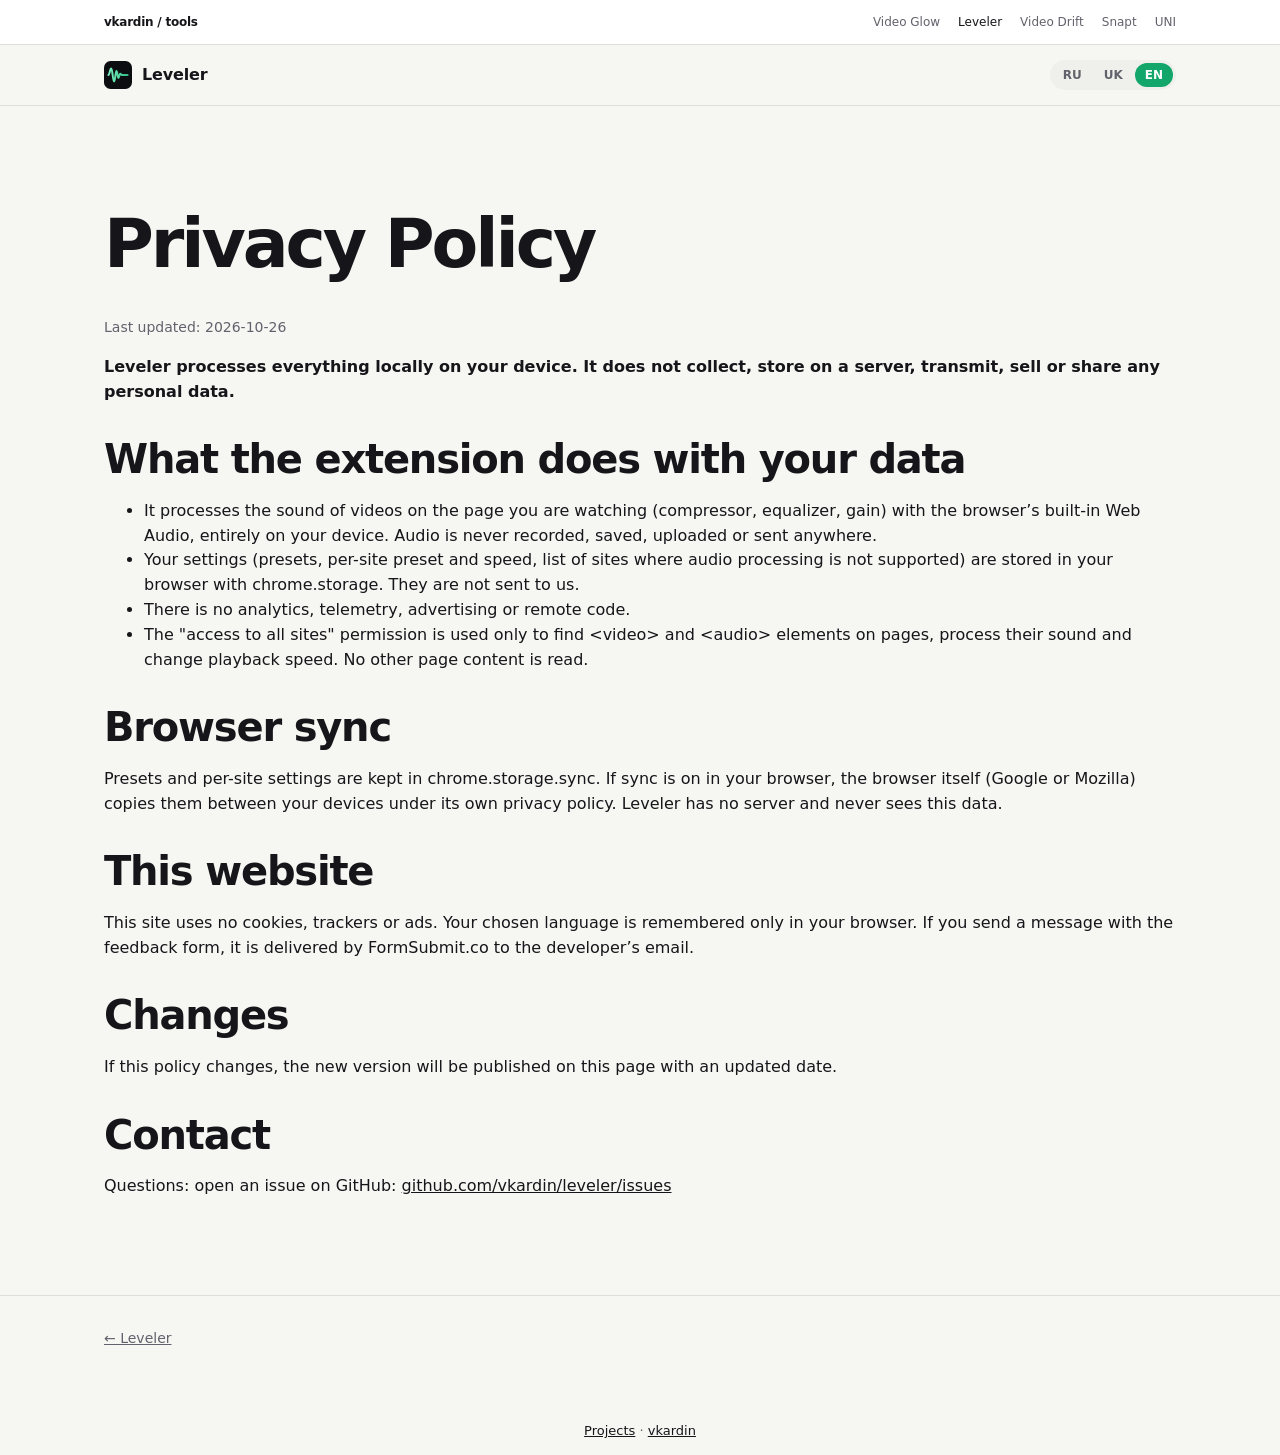
==== docs/privacy.html @ cf7127b8 "Unify project websites and documentation" ====
<!doctype html>
<html lang="ru">
<head>
  <meta charset="utf-8">
  <meta name="viewport" content="width=device-width, initial-scale=1">
  <title>Leveler — Privacy Policy</title>
  <link rel="icon" href="img/icon32.png">
  <link rel="icon" href="img/logo.svg" type="image/svg+xml">
  <link rel="stylesheet" href="style.css?v=4">
<link rel="stylesheet" href="family.css?v=1">
</head>
<body data-family="leveler" style="--family-accent:#63ddb0">
<a class="family-skip" href="#family-content" data-family-word="skip">Перейти к содержимому</a><nav class="family-nav" aria-label="vkardin projects"><div class="family-nav-inner"><a class="family-brand" href="https://github.com/vkardin">vkardin / tools</a><div class="family-nav-links"><a href="https://vkardin.github.io/video-glow/">Video Glow</a><a href="https://vkardin.github.io/leveler/" aria-current="page">Leveler</a><a href="https://vkardin.github.io/video-drift/">Video Drift</a><a href="https://vkardin.github.io/snapt/">Snapt</a><a href="https://vkardin.github.io/uni-homebot/">UNI</a></div></div></nav>
  <header class="top">
    <div class="wrap">
      <a class="brand" href="./"><img src="img/logo.svg" alt="">Leveler</a>
      <div class="langs" role="group" aria-label="Language">
        <button type="button" data-lang="ru">RU</button>
        <button type="button" data-lang="uk">UK</button>
        <button type="button" data-lang="en">EN</button>
      </div>
    </div>
  </header>
  <main id="family-content" tabindex="-1" class="wrap doc">
    <h1 data-i18n="p_h"></h1>
    <p class="muted-date" data-i18n="p_date"></p>
    <p><b data-i18n="p_sum"></b></p>
    <h2 data-i18n="p_h1"></h2>
    <ul>
      <li data-i18n="p_l1"></li>
      <li data-i18n="p_l2"></li>
      <li data-i18n="p_l3"></li>
      <li data-i18n="p_l4"></li>
    </ul>
    <h2 data-i18n="p_h2"></h2>
    <p data-i18n="p_sync"></p>
    <h2 data-i18n="p_h3"></h2>
    <p data-i18n="p_site"></p>
    <h2 data-i18n="p_h4"></h2>
    <p data-i18n="p_changes"></p>
    <h2 data-i18n="p_h5"></h2>
    <p><span data-i18n="p_contact"></span> <a href="https://github.com/vkardin/leveler/issues">github.com/vkardin/leveler/issues</a></p>
  </main>
  <footer class="foot"><div class="wrap"><a href="./" data-i18n="p_back"></a></div></footer>
  <script>
    window.PAGE_T = {
      en: { title: 'Leveler — Privacy Policy', p_h: 'Privacy Policy', p_date: 'Last updated: 2026-10-26', p_back: '← Leveler',
        p_sum: 'Leveler processes everything locally on your device. It does not collect, store on a server, transmit, sell or share any personal data.',
        p_h1: 'What the extension does with your data',
        p_l1: 'It processes the sound of videos on the page you are watching (compressor, equalizer, gain) with the browser’s built-in Web Audio, entirely on your device. Audio is never recorded, saved, uploaded or sent anywhere.',
        p_l2: 'Your settings (presets, per-site preset and speed, list of sites where audio processing is not supported) are stored in your browser with chrome.storage. They are not sent to us.',
        p_l3: 'There is no analytics, telemetry, advertising or remote code.',
        p_l4: 'The "access to all sites" permission is used only to find <video> and <audio> elements on pages, process their sound and change playback speed. No other page content is read.',
        p_h2: 'Browser sync',
        p_sync: 'Presets and per-site settings are kept in chrome.storage.sync. If sync is on in your browser, the browser itself (Google or Mozilla) copies them between your devices under its own privacy policy. Leveler has no server and never sees this data.',
        p_h3: 'This website', p_site: 'This site uses no cookies, trackers or ads. Your chosen language is remembered only in your browser. If you send a message with the feedback form, it is delivered by FormSubmit.co to the developer’s email.',
        p_h4: 'Changes', p_changes: 'If this policy changes, the new version will be published on this page with an updated date.',
        p_h5: 'Contact', p_contact: 'Questions: open an issue on GitHub:' },
      ru: { title: 'Leveler — политика конфиденциальности', p_h: 'Политика конфиденциальности', p_date: 'Обновлено: 26.10.2026', p_back: '← Leveler',
        p_sum: 'Leveler обрабатывает всё локально на вашем устройстве. Он не собирает, не хранит на сервере, не передаёт, не продаёт и никому не отдаёт персональные данные.',
        p_h1: 'Что расширение делает с данными',
        p_l1: 'Обрабатывает звук видео на странице, которую вы смотрите (компрессор, эквалайзер, усиление), встроенным в браузер Web Audio, полностью на вашем устройстве. Звук не записывается, не сохраняется и никуда не отправляется.',
        p_l2: 'Настройки (пресеты, пресет и скорость для сайтов, список сайтов, где обработка звука не поддерживается) хранятся в вашем браузере через chrome.storage. Нам они не передаются.',
        p_l3: 'Нет аналитики, телеметрии, рекламы и загружаемого кода.',
        p_l4: 'Доступ «ко всем сайтам» нужен только чтобы найти на странице элементы <video> и <audio>, обработать их звук и менять скорость. Другое содержимое страниц не читается.',
        p_h2: 'Синхронизация браузера',
        p_sync: 'Пресеты и настройки сайтов хранятся в chrome.storage.sync. Если в браузере включена синхронизация, сам браузер (Google или Mozilla) переносит их между вашими устройствами по своей политике конфиденциальности. У Leveler нет сервера, и эти данные он не видит.',
        p_h3: 'Этот сайт', p_site: 'Сайт не использует cookies, счётчики и рекламу. Выбранный язык запоминается только в вашем браузере. Если вы отправите сообщение через форму обратной связи, его доставит сервис FormSubmit.co на почту разработчика.',
        p_h4: 'Изменения', p_changes: 'Если политика изменится, новая версия появится на этой странице с новой датой.',
        p_h5: 'Связь', p_contact: 'Вопросы можно задать в разделе Issues на GitHub:' },
      uk: { title: 'Leveler — політика конфіденційності', p_h: 'Політика конфіденційності', p_date: 'Оновлено: 26.10.2026', p_back: '← Leveler',
        p_sum: 'Leveler обробляє все локально на вашому пристрої. Він не збирає, не зберігає на сервері, не передає, не продає й нікому не віддає персональні дані.',
        p_h1: 'Що розширення робить із даними',
        p_l1: 'Обробляє звук відео на сторінці, яку ви дивитеся (компресор, еквалайзер, підсилення), вбудованим у браузер Web Audio, повністю на вашому пристрої. Звук не записується, не зберігається й нікуди не надсилається.',
        p_l2: 'Налаштування (пресети, пресет і швидкість для сайтів, список сайтів, де обробка звуку не підтримується) зберігаються у вашому браузері через chrome.storage. Нам вони не передаються.',
        p_l3: 'Немає аналітики, телеметрії, реклами й завантажуваного коду.',
        p_l4: 'Доступ «до всіх сайтів» потрібен лише щоб знайти на сторінці елементи <video> і <audio>, обробити їхній звук і змінювати швидкість. Інший вміст сторінок не читається.',
        p_h2: 'Синхронізація браузера',
        p_sync: 'Пресети й налаштування сайтів зберігаються в chrome.storage.sync. Якщо в браузері ввімкнена синхронізація, сам браузер (Google або Mozilla) переносить їх між вашими пристроями за своєю політикою конфіденційності. Leveler не має сервера й цих даних не бачить.',
        p_h3: 'Цей сайт', p_site: 'Сайт не використовує cookies, лічильники й рекламу. Вибрана мова запам’ятовується лише у вашому браузері. Якщо ви надішлете повідомлення через форму зворотного зв’язку, його доставить сервіс FormSubmit.co на пошту розробника.',
        p_h4: 'Зміни', p_changes: 'Якщо політика зміниться, нова версія з’явиться на цій сторінці з новою датою.',
        p_h5: 'Зв’язок', p_contact: 'Питання можна поставити в розділі Issues на GitHub:' }
    };
  </script>
  <script src="app.js?v=4"></script>
<p class="family-credit" style="text-align:center"><a href="index.html#more" data-family-word="nav">Проекты</a> · <a href="https://github.com/vkardin">vkardin</a></p><script src="family.js?v=1"></script>
</body>
</html>
---- docs/style.css ----
:root {
  --bg: #0a0a0b; --card: #131315; --line: #222225;
  --text: #f3f2ef; --text-2: #d7d6d2; --muted: #8b8a90;
  --field: #1d1d20; --accent: #3ddc97; --on-accent: #06140d; --warn: #f2c66d; --topbar: rgba(10,10,11,.82); --hover-line: #3a3a3f;
  --r: 16px;
  --font: "Inter", "SF Pro Text", "Segoe UI Variable Text", "Segoe UI", system-ui, -apple-system, Roboto, sans-serif;
  color-scheme: light dark;
}
* { box-sizing: border-box; }
html { scroll-behavior: smooth; }
body { margin: 0; background: var(--bg); color: var(--text); font: 16px/1.55 var(--font); -webkit-font-smoothing: antialiased; }
a { color: inherit; }
img { max-width: 100%; height: auto; display: block; }
.wrap { max-width: 1120px; margin: 0 auto; padding: 0 20px; }

/* Шапка */
.top { position: sticky; top: 0; z-index: 10; background: var(--topbar); backdrop-filter: blur(12px); border-bottom: 1px solid var(--line); }
.top .wrap { display: flex; align-items: center; gap: 16px; height: 60px; }
.brand { display: flex; align-items: center; gap: 10px; font-weight: 650; text-decoration: none; letter-spacing: -.01em; }
.brand img { width: 28px; height: 28px; }
.nav { display: flex; gap: 20px; margin-left: auto; font-size: 14px; }
.nav a { color: var(--muted); text-decoration: none; }
.nav a:hover { color: var(--text); }
.langs { display: flex; gap: 2px; background: var(--field); border-radius: 999px; padding: 3px; }
.langs button { border: 0; background: none; color: var(--muted); font: 600 12px var(--font); padding: 5px 10px; border-radius: 999px; cursor: pointer; }
.langs button[aria-pressed="true"] { background: var(--accent); color: var(--on-accent); }

/* Кнопки */
.btn { display: inline-flex; align-items: center; gap: 8px; padding: 12px 20px; border-radius: 999px; font: 600 15px var(--font); text-decoration: none; border: 1px solid var(--line); background: var(--card); color: var(--text); cursor: pointer; }
.btn:hover { background: var(--field); }
.btn.primary { background: var(--accent); color: var(--on-accent); border-color: var(--accent); }
.btn.primary:hover { filter: brightness(1.08); background: var(--accent); }
.btn svg { width: 18px; height: 18px; }

/* Первый экран */
.hero { padding: 72px 0 40px; text-align: center; }
.hero h1 { font-size: clamp(34px, 6vw, 60px); line-height: 1.05; letter-spacing: -.03em; margin: 0 auto 18px; max-width: 14ch; }
.hero p.lead { color: var(--text-2); font-size: clamp(17px, 2.2vw, 20px); max-width: 40ch; margin: 0 auto 30px; }
.cta { display: flex; flex-wrap: wrap; justify-content: center; gap: 10px; }
.free { color: var(--muted); font-size: 13px; margin-top: 14px; }

/* Секции */
section.block { padding: 72px 0; border-top: 1px solid var(--line); }
h2 { font-size: clamp(26px, 4vw, 38px); letter-spacing: -.02em; margin: 0 0 10px; }
.sub { color: var(--muted); margin: 0 0 36px; max-width: 60ch; }

.feat { display: grid; grid-template-columns: 1fr 1fr; gap: 40px; align-items: center; margin-bottom: 64px; }
.feat:last-child { margin-bottom: 0; }
.feat:nth-child(even) .pic { order: 2; }
.feat .pic img { border-radius: 12px; border: 1px solid var(--line); }
.feat h3 { font-size: 24px; margin: 0 0 10px; letter-spacing: -.01em; }
.feat p { color: var(--text-2); margin: 0; }

.grid { display: grid; grid-template-columns: repeat(3, 1fr); gap: 14px; }
.tile { background: var(--card); border: 1px solid var(--line); border-radius: var(--r); padding: 20px; }
.tile b { display: block; margin-bottom: 6px; }
.tile span { color: var(--muted); font-size: 14px; }

.install { display: grid; grid-template-columns: 1fr 1fr; gap: 14px; }
.store { display: flex; align-items: center; gap: 16px; padding: 22px; text-decoration: none; }
.store svg { width: 40px; height: 40px; flex: none; }
.store b { display: block; font-size: 17px; }
.store span { color: var(--muted); font-size: 14px; }
.store:hover { border-color: var(--hover-line); }

/* Донаты */
.donate .tile { display: flex; flex-direction: column; gap: 14px; }
.wallets { display: grid; grid-template-columns: repeat(4, 1fr); gap: 14px; }
.coin { display: flex; align-items: center; gap: 10px; }
.coin i { width: 30px; height: 30px; border-radius: 50%; display: grid; place-items: center; font: 700 12px var(--font); font-style: normal; color: #fff; flex: none; }
.coin b { margin: 0; font-size: 15px; }
.coin small { display: block; color: var(--muted); font-size: 12px; }
.qr { background: #fff; border-radius: 12px; padding: 10px; }
.qr img { width: 100%; height: auto; image-rendering: pixelated; }
.addr { font: 12.5px/1.45 ui-monospace, "SF Mono", "Cascadia Mono", Menlo, Consolas, monospace; color: var(--text-2); word-break: break-all; background: var(--field); border-radius: 10px; padding: 9px 10px; user-select: all; }
.copy { width: 100%; justify-content: center; padding: 10px; font-size: 14px; }
.copy.done { background: var(--accent); color: var(--on-accent); border-color: var(--accent); }
.warn { color: var(--warn); font-size: 13px; margin: 18px 0 0; }
.thanks { color: var(--muted); font-size: 14px; margin-top: 8px; }

footer.foot { border-top: 1px solid var(--line); padding: 32px 0 48px; color: var(--muted); font-size: 14px; }
footer.foot .wrap { display: flex; flex-wrap: wrap; gap: 8px 24px; align-items: center; }
footer.foot a { color: var(--muted); }

/* Политика */
.doc { max-width: 720px; padding: 56px 20px 80px; }
.doc h1 { font-size: 34px; letter-spacing: -.02em; }
.doc p, .doc li { color: var(--text-2); }

@media (max-width: 960px) {
  .wallets { grid-template-columns: 1fr 1fr; }
  .grid { grid-template-columns: 1fr 1fr; }
}
@media (max-width: 680px) {
  .wrap { padding: 0 16px; }
  .nav { display: none; }
  .langs { margin-left: auto; }
  .feat, .install { grid-template-columns: 1fr; gap: 18px; }
  .feat:nth-child(even) .pic { order: 0; }
  .grid { grid-template-columns: 1fr; }
  .wallets { grid-template-columns: 1fr; }
  .qr { max-width: 220px; margin: 0 auto; }
  .hero { padding-top: 48px; }
  section.block { padding: 56px 0; }
}
.doc h2 { font-size: 20px; margin: 32px 0 8px; }
.doc .muted-date { color: var(--muted); font-size: 14px; margin-top: -8px; }
.doc a { color: var(--text); }
.brand + .langs { margin-left: auto; }
.hero.small { padding: 64px 0 8px; }
section.block.first { border-top: 0; padding-top: 32px; }
.store .emoji { font-size: 34px; line-height: 1; flex: none; }
.note { color: var(--muted); font-size: 14px; margin: 18px 0 0; }
.note a { color: var(--text); }
.faq { display: grid; gap: 10px; max-width: 820px; }
.faq details { background: var(--card); border: 1px solid var(--line); border-radius: var(--r); padding: 16px 20px; }
.faq summary { cursor: pointer; font-weight: 600; }
.faq p { color: var(--text-2); margin: 10px 0 0; }
.fb-cta { display: flex; align-items: center; justify-content: space-between; gap: 24px; flex-wrap: wrap; }
.fb-cta .sub { margin-bottom: 0; }
.fb-form { display: flex; flex-direction: column; gap: 16px; max-width: 720px; padding: 24px; }
.seg { display: inline-flex; gap: 2px; background: var(--field); border-radius: 999px; padding: 3px; align-self: flex-start; flex-wrap: wrap; }
.seg label { cursor: pointer; }
.seg input { position: absolute; opacity: 0; pointer-events: none; }
.seg span { display: block; padding: 7px 16px; border-radius: 999px; color: var(--muted); font-weight: 600; font-size: 14px; }
.seg input:checked + span { background: var(--accent); color: var(--on-accent); }
.seg input:focus-visible + span { outline: 2px solid var(--text); outline-offset: 2px; }
.fld { display: flex; flex-direction: column; gap: 6px; font-size: 14px; color: var(--text-2); }
.fld textarea, .fld input { font: 15px/1.5 var(--font); color: var(--text); background: var(--field); border: 1px solid var(--line); border-radius: 12px; padding: 12px 14px; resize: vertical; }
.fld textarea:focus, .fld input:focus { outline: none; border-color: var(--accent); }
.fb-form .btn { align-self: flex-start; }
.fb-form .btn:disabled { opacity: .6; cursor: default; }
.hp { position: absolute; left: -9999px; width: 1px; height: 1px; }
.fb-status { margin: 0; font-size: 14px; color: var(--muted); min-height: 1.4em; }
.fb-status.ok { color: #7ddc8a; }
.fb-status.err { color: var(--warn); }
.fb-grid { display: grid; grid-template-columns: minmax(0, 1.5fr) minmax(0, 1fr); gap: 24px; align-items: start; }
.fb-grid .fb-form { max-width: none; }
.fb-side { display: flex; flex-direction: column; gap: 12px; }
.fb-side h3 { margin: 4px 0 4px; font-size: 18px; color: var(--text-2); }
.fb-side .note { margin-top: 4px; }
.faq { max-width: none; }
@media (max-width: 860px) { .fb-grid { grid-template-columns: 1fr; } }
.fb-status:empty { display: none; }

/* Светлая тема по системным настройкам */
@media (prefers-color-scheme: light) {
  :root {
    --bg: #f6f6f3; --card: #ffffff; --line: #e3e2dd;
    --text: #141416; --text-2: #34343a; --muted: #6b6a70;
    --field: #ecebe7; --accent: #12a66a; --on-accent: #ffffff; --warn: #9a6400;
    --topbar: rgba(246,246,243,.85); --hover-line: #c9c8c2;
  }
  .fb-status.ok { color: #12a66a; }
}

/* Демонстрация до/после */
.demo { margin: 56px auto 0; max-width: 960px; display: grid; grid-template-columns: 1fr 1fr; gap: 14px; text-align: left; }
.demo .tile { padding: 16px 18px 14px; position: relative; overflow: hidden; }
.demo .tile.after { border-color: color-mix(in srgb, var(--accent) 45%, var(--line)); box-shadow: 0 0 60px -20px var(--accent); }
.demo-h { display: flex; justify-content: space-between; align-items: baseline; gap: 10px; margin-bottom: 10px; }
.demo-h b { margin: 0; }
.demo-h small { color: var(--muted); font-size: 13px; }
.demo canvas { display: block; width: 100%; height: 150px; }
.demo-legend { display: flex; gap: 18px; justify-content: center; color: var(--muted); font-size: 13px; margin-top: 12px; grid-column: 1 / -1; }
.demo-legend i { display: inline-block; width: 10px; height: 10px; border-radius: 3px; margin-right: 6px; vertical-align: -1px; }

/* Значки возможностей и шаги */
.ico { width: 38px; height: 38px; border-radius: 11px; display: grid; place-items: center; margin-bottom: 14px; background: color-mix(in srgb, var(--accent) 16%, transparent); color: var(--accent); }
.ico svg { width: 22px; height: 22px; }
.grid .tile b { font-size: 17px; }
.steps { display: grid; grid-template-columns: repeat(3, 1fr); gap: 14px; counter-reset: step; }
.steps .tile::before { counter-increment: step; content: counter(step); display: grid; place-items: center; width: 32px; height: 32px; border-radius: 50%; background: var(--accent); color: var(--on-accent); font-weight: 700; margin-bottom: 14px; }
.store-badge { font-size: 12px; color: var(--muted); }
@media (max-width: 680px) {
  .demo, .steps { grid-template-columns: 1fr; }
}

/* Ещё от автора (как на сайте Snapt) */
.apps { display: grid; grid-template-columns: repeat(2, 1fr); gap: 22px; }
@media (max-width: 820px) { .apps { grid-template-columns: 1fr; } }
.app { --a: #ff7a8a; --b: #a98bff; padding: 0; overflow: hidden; display: flex; flex-direction: column; transition: transform .15s, box-shadow .15s, border-color .15s; }
.app-snapt { --a: #8b5cf6; --b: #c084fc; }
.app-floatr { --a: #0d9488; --b: #2dd4bf; }
.app-uni { --a: #7aa7ff; --b: #d99a5b; }
.app:hover { transform: translateY(-3px); border-color: color-mix(in srgb, var(--a) 45%, var(--line)); box-shadow: 0 18px 44px color-mix(in srgb, var(--a) 18%, transparent); }
.app .shot { display: block; position: relative; background: #0b0b0d; border-bottom: 1px solid var(--line); }
.app .shot::after { content: ""; position: absolute; inset: auto 0 0; height: 3px; background: linear-gradient(90deg, var(--a), var(--b)); }
.app-video-glow .shot::after { background: linear-gradient(90deg, #ffb36b, #ff7a8a 45%, #a98bff 75%, #5fb4ff); }
.app .shot img { display: block; width: 100%; height: auto; aspect-ratio: 16 / 10; object-fit: cover; }
.app-body { padding: 22px 24px 24px; display: flex; flex-direction: column; flex: 1; }
.app header { display: flex; align-items: center; gap: 14px; }
.app header img { width: 52px; height: 52px; border-radius: 13px; flex: none; box-shadow: 0 6px 18px color-mix(in srgb, var(--a) 30%, transparent); }
.app header h3 { margin: 0; font-size: 21px; }
.app header span { color: var(--muted); font-size: 14px; }
.app p { margin: 14px 0 16px; color: var(--text-2); }
.chips { list-style: none; margin: 0 0 22px; padding: 0; display: flex; flex-wrap: wrap; gap: 8px; }
.chips li { font-size: 13px; font-weight: 600; padding: 4px 11px; border-radius: 999px; background: color-mix(in srgb, var(--a) 13%, transparent); color: color-mix(in srgb, var(--a) 70%, var(--text)); }
.app-links { margin-top: auto; display: flex; flex-wrap: wrap; gap: 10px; }
.btn-app { display: inline-flex; align-items: center; gap: 7px; padding: 9px 15px; border-radius: 10px; border: 1px solid var(--line); color: var(--text); text-decoration: none; font-weight: 600; font-size: 14px; }
.btn-app:hover { border-color: var(--a); }
.btn-app svg { width: 15px; height: 15px; }
.btn-app.primary { border-color: transparent; color: #0b0d10; background: linear-gradient(90deg, var(--a), var(--b)); }
.btn-app.primary:hover { filter: brightness(1.06); }
@media (prefers-reduced-motion: reduce) { .app { transition: none; } .app:hover { transform: none; } }
.btn-app span { color: inherit; font-size: inherit; }
---- docs/family.css ----
/* Shared presentation for the vkardin project family. */
:root{--family-bg:#0a0a0b;--family-card:#131315;--family-line:#27272c;--family-text:#f3f2ef;--family-muted:#a2a1aa;--family-field:#1c1c20}
@media(prefers-color-scheme:light){:root:not([data-theme=dark]){--family-bg:#f6f6f3;--family-card:#fff;--family-line:#dfdfda;--family-text:#16161a;--family-muted:#62626d;--family-field:#efefec}}
body[data-family]{--bg:var(--family-bg);--bg2:var(--family-field);--card:var(--family-card);--card2:var(--family-field);--line:var(--family-line);--text:var(--family-text);--text-2:var(--family-text);--muted:var(--family-muted);--dim:var(--family-muted);--field:var(--family-field);background:var(--family-bg);color:var(--family-text);font-family:Inter,system-ui,-apple-system,'Segoe UI',sans-serif;-webkit-font-smoothing:antialiased}
body[data-family] .wrap{max-width:1120px;margin-inline:auto;padding-inline:24px}
body[data-family] h1{font-size:clamp(38px,6.2vw,68px);line-height:1.06;letter-spacing:-.045em;text-wrap:balance}
body[data-family] h2{font-size:clamp(27px,3.4vw,40px);letter-spacing:-.03em;line-height:1.16;text-wrap:balance}
body[data-family] .hero{padding-block:76px 48px}
body[data-family] .top{background:var(--family-bg);border-bottom:1px solid var(--family-line)}
body[data-family] .btn{border-radius:999px;transition:background .18s,border-color .18s}
body[data-family] .btn.primary,body[data-family] .btn-primary{background:var(--family-text);border-color:var(--family-text);color:var(--family-bg);box-shadow:none}
body[data-family] img{max-width:100%}
body[data-family] a:focus-visible,body[data-family] button:focus-visible{outline:2px solid var(--family-accent,#b79bff);outline-offset:4px}
body[data-family] section[id]{scroll-margin-top:90px}
.family-nav{font:500 12px/1.4 Inter,system-ui,sans-serif!important;background:var(--family-card);border-bottom:1px solid var(--family-line);color:var(--family-muted);position:relative;z-index:11;display:block!important;padding:0!important}
.family-nav-inner{display:flex;align-items:center;gap:24px;max-width:1120px;margin:auto;padding:12px 24px;min-height:44px}
.family-brand{font-weight:750!important;letter-spacing:-.02em;color:var(--family-text)!important;text-decoration:none!important;white-space:nowrap}
.family-nav-links{display:flex;gap:18px;align-items:center;flex-wrap:wrap;margin-left:auto}
.family-nav a{color:var(--family-muted);text-decoration:none;font:inherit}
.family-nav a:hover,.family-nav a[aria-current=page]{color:var(--family-text)}
.family-skip{position:fixed;left:12px;top:-100px;z-index:100;background:var(--family-text);color:var(--family-bg);padding:10px;border-radius:8px}
.family-skip:focus{top:12px}
.family-section{padding:80px 0!important;border-top:1px solid var(--family-line);background:var(--family-bg);color:var(--family-text)}
.family-section .family-wrap{max-width:1120px;margin:auto;padding:0 24px}
.family-kicker{text-transform:uppercase;letter-spacing:.16em;font-size:11px;font-weight:700;color:var(--family-muted);margin:0 0 12px}
.family-section h2{margin:0 0 12px!important;color:var(--family-text)}
.family-intro{max-width:65ch;color:var(--family-muted);margin:0 0 32px;line-height:1.7}
.family-grid{display:grid;grid-template-columns:repeat(2,minmax(0,1fr));gap:18px}
.family-card{--project-accent:#b79bff;border:1px solid var(--family-line);border-radius:20px;padding:28px;background:var(--family-card);display:flex;flex-direction:column;gap:18px;transition:transform .18s,border-color .18s}
.family-card:hover{border-color:var(--project-accent);transform:translateY(-3px)}
.family-card-header{display:flex!important;align-items:center;gap:16px;padding:0!important;border:0!important;background:none!important;position:static!important;margin:0!important}
.family-icon{width:54px;height:54px;border:1px solid color-mix(in srgb,var(--project-accent) 35%,var(--family-line));background:color-mix(in srgb,var(--project-accent) 9%,var(--family-card));border-radius:15px;display:grid;place-items:center;flex:none;color:var(--project-accent);font-weight:800;font-size:22px}
.family-icon img{width:32px;height:32px;object-fit:contain}
.family-card h3{font-size:22px!important;line-height:1.2;letter-spacing:-.03em;margin:0 0 5px!important;color:var(--family-text)}
.family-card small{font-size:12px;color:var(--family-muted)}
.family-card p{margin:0!important;color:var(--family-muted);font-size:15px;line-height:1.7}
.family-actions{display:flex;align-items:center;gap:16px;flex-wrap:wrap;margin-top:auto;padding-top:3px}
.family-actions a{font-size:13px!important;font-weight:600;text-decoration:none!important;color:var(--family-muted)}
.family-actions a:first-child{color:var(--family-text);border:1px solid var(--family-line);padding:9px 14px;border-radius:999px}
.family-actions a:hover{color:var(--family-text);border-color:var(--project-accent)}
.family-credit{margin-top:24px;font-size:13px;color:var(--family-muted)}
.family-credit a{color:var(--family-text)}
@media(max-width:760px){.family-nav-inner{align-items:flex-start;gap:12px}.family-nav-links{gap:8px 14px;justify-content:flex-end}.family-grid{grid-template-columns:1fr}.family-section{padding-block:48px!important}.family-card{padding:22px}body[data-family] .hero{padding-block:48px 32px}body[data-family] .wrap{padding-inline:18px}.family-section .family-wrap{padding-inline:18px}}
@media(prefers-reduced-motion:reduce){html{scroll-behavior:auto!important}.family-card,body[data-family] .btn{transition:none}.family-card:hover{transform:none}}
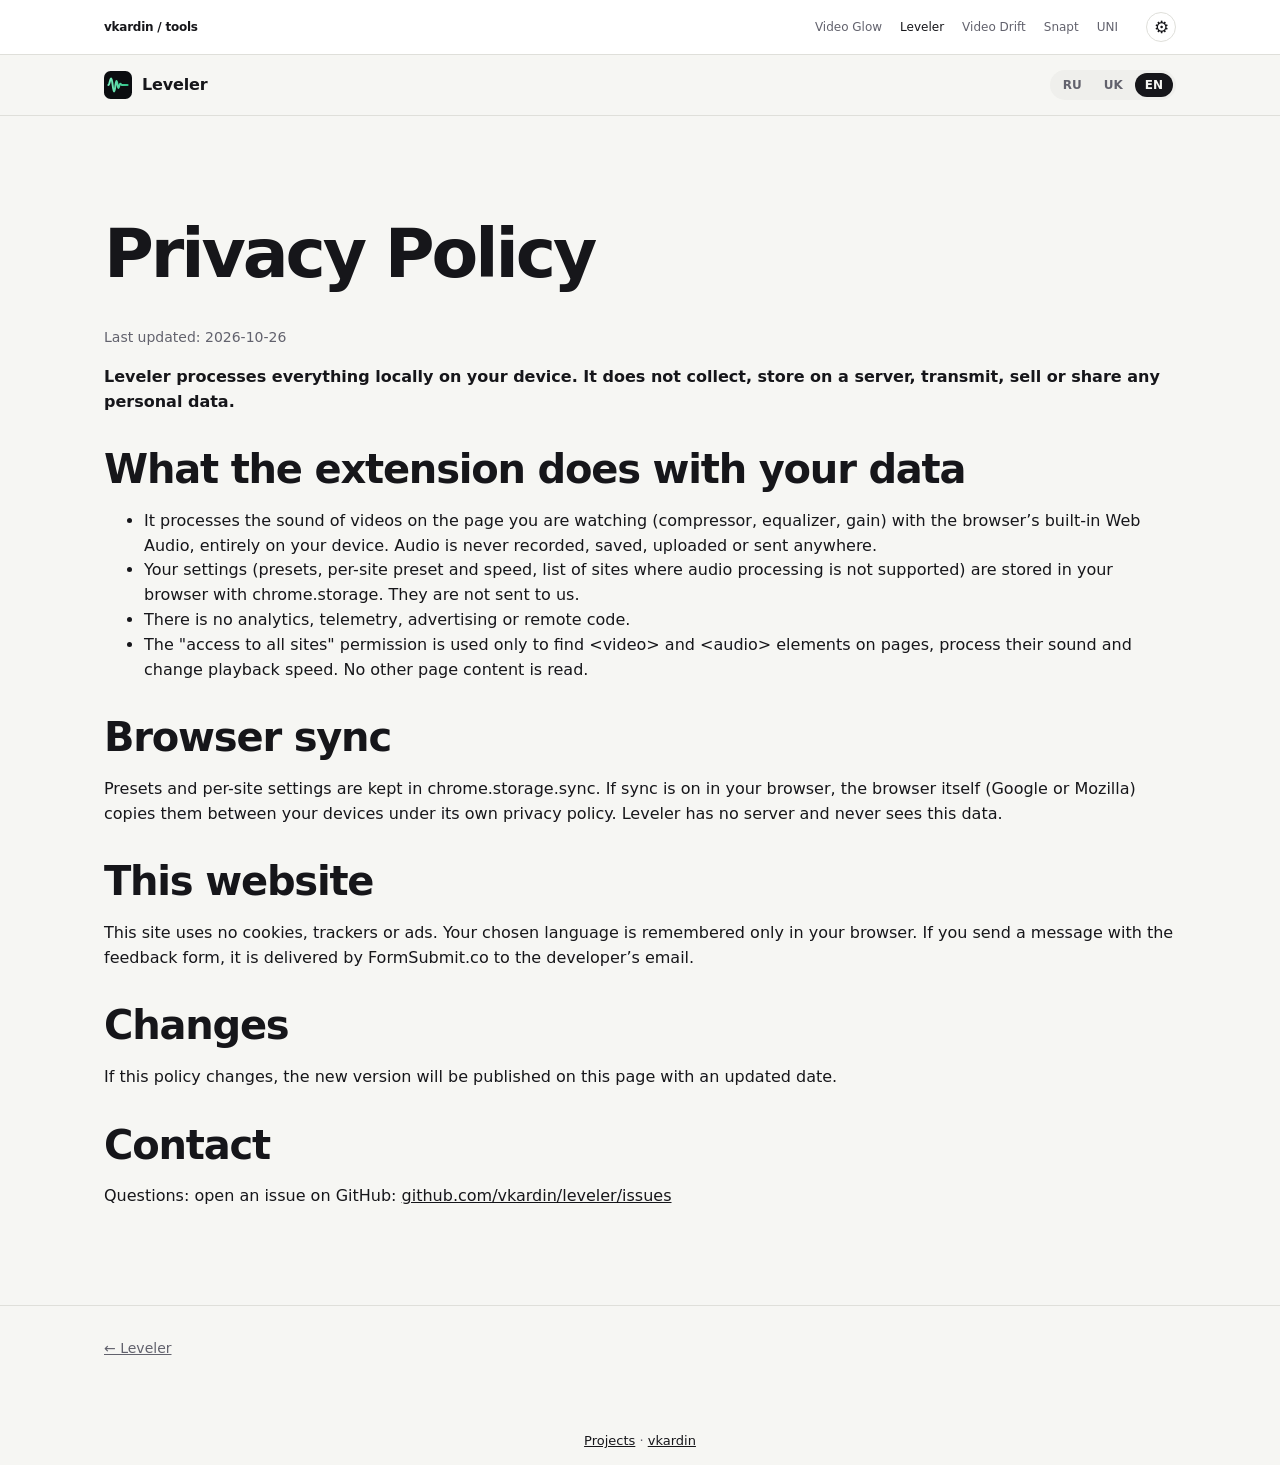
==== commit eeaae47e: "Restore visual project cards and add shared site preferences" ====
--- a/docs/privacy.html
+++ b/docs/privacy.html
@@ -7,10 +7,10 @@
   <link rel="icon" href="img/icon32.png">
   <link rel="icon" href="img/logo.svg" type="image/svg+xml">
   <link rel="stylesheet" href="style.css?v=4">
-<link rel="stylesheet" href="family.css?v=1">
+<script src="family-head.js?v=2"></script><link rel="stylesheet" href="family.css?v=2">
 </head>
 <body data-family="leveler" style="--family-accent:#63ddb0">
-<a class="family-skip" href="#family-content" data-family-word="skip">Перейти к содержимому</a><nav class="family-nav" aria-label="vkardin projects"><div class="family-nav-inner"><a class="family-brand" href="https://github.com/vkardin">vkardin / tools</a><div class="family-nav-links"><a href="https://vkardin.github.io/video-glow/">Video Glow</a><a href="https://vkardin.github.io/leveler/" aria-current="page">Leveler</a><a href="https://vkardin.github.io/video-drift/">Video Drift</a><a href="https://vkardin.github.io/snapt/">Snapt</a><a href="https://vkardin.github.io/uni-homebot/">UNI</a></div></div></nav>
+<a class="family-skip" href="#family-content" data-family-word="skip">Перейти к содержимому</a><nav class="family-nav" aria-label="vkardin projects"><div class="family-nav-inner"><a class="family-brand" href="https://vkardin.github.io/video-glow/projects/">vkardin / tools</a><div class="family-nav-links"><a href="https://vkardin.github.io/video-glow/">Video Glow</a><a href="https://vkardin.github.io/leveler/" aria-current="page">Leveler</a><a href="https://vkardin.github.io/video-drift/">Video Drift</a><a href="https://vkardin.github.io/snapt/">Snapt</a><a href="https://vkardin.github.io/uni-homebot/">UNI</a></div></div></nav>
   <header class="top">
     <div class="wrap">
       <a class="brand" href="./"><img src="img/logo.svg" alt="">Leveler</a>
@@ -83,6 +83,6 @@
     };
   </script>
   <script src="app.js?v=4"></script>
-<p class="family-credit" style="text-align:center"><a href="index.html#more" data-family-word="nav">Проекты</a> · <a href="https://github.com/vkardin">vkardin</a></p><script src="family.js?v=1"></script>
+<p class="family-credit" style="text-align:center"><a href="index.html#more" data-family-word="nav">Проекты</a> · <a href="https://github.com/vkardin">vkardin</a></p><script src="family.js?v=2"></script>
 </body>
 </html>
--- a/docs/family.css
+++ b/docs/family.css
@@ -42,3 +42,46 @@
 .family-credit a{color:var(--family-text)}
 @media(max-width:760px){.family-nav-inner{align-items:flex-start;gap:12px}.family-nav-links{gap:8px 14px;justify-content:flex-end}.family-grid{grid-template-columns:1fr}.family-section{padding-block:48px!important}.family-card{padding:22px}body[data-family] .hero{padding-block:48px 32px}body[data-family] .wrap{padding-inline:18px}.family-section .family-wrap{padding-inline:18px}}
 @media(prefers-reduced-motion:reduce){html{scroll-behavior:auto!important}.family-card,body[data-family] .btn{transition:none}.family-card:hover{transform:none}}
+
+/* Preview-led project cards. */
+.family-card{position:relative;overflow:hidden;gap:16px;padding:0 28px 26px;border-color:color-mix(in srgb,var(--project-accent) 22%,var(--family-line));background:linear-gradient(150deg,color-mix(in srgb,var(--project-accent) 7%,var(--family-card)),var(--family-card) 60%)}
+.family-preview{display:block;margin:0 -28px 8px;overflow:hidden;aspect-ratio:16/10;background:color-mix(in srgb,var(--project-accent) 12%,var(--family-card));border-bottom:1px solid var(--family-line)}
+.family-preview img{display:block;width:100%;height:100%;object-fit:cover;transition:transform .35s}
+.family-card:hover .family-preview img{transform:scale(1.025)}
+.family-card .family-chips{list-style:none;display:flex;flex-wrap:wrap;gap:6px;margin:0;padding:0}
+.family-chips li{font-size:11px;font-weight:600;padding:4px 10px;border-radius:999px;color:var(--family-text);background:color-mix(in srgb,var(--project-accent) 13%,transparent);border:1px solid color-mix(in srgb,var(--project-accent) 20%,var(--family-line))}
+@media(max-width:760px){.family-card{padding:0 22px 22px}.family-preview{margin-inline:-22px}}
+@media(prefers-reduced-motion:reduce){.family-preview img{transition:none}.family-card:hover .family-preview img{transform:none}}
+
+/* Shared site controls and component tokens. */
+:root[data-theme=light]{--family-bg:#f6f6f3;--family-card:#fff;--family-line:#dfdfda;--family-text:#16161a;--family-muted:#62626d;--family-field:#efefec;color-scheme:light}
+:root[data-theme=dark]{--family-bg:#0a0a0b;--family-card:#131315;--family-line:#27272c;--family-text:#f3f2ef;--family-muted:#a2a1aa;--family-field:#1c1c20;color-scheme:dark}
+@media(prefers-color-scheme:light){:root:not([data-theme=dark]){color-scheme:light}}
+@media(prefers-color-scheme:dark){:root:not([data-theme=light]){color-scheme:dark}}
+body[data-family]{--bg-soft:var(--family-field);--on-accent:var(--family-bg);--accent:var(--family-text);--brand:var(--family-text);--brand-strong:var(--family-text);--warn:var(--family-muted);--topbar:var(--family-bg);--hover-line:var(--family-muted);--font:Inter,system-ui,-apple-system,'Segoe UI',sans-serif}
+body[data-family] .top .wrap{height:60px;gap:16px}
+body[data-family] .top .brand{font-size:16px;font-weight:650;letter-spacing:-.01em;color:var(--family-text)}
+body[data-family] .top .brand img{width:28px;height:28px}
+body[data-family] .top nav,body[data-family] .top .nav{gap:20px;font-size:14px}
+body[data-family] .top nav a,body[data-family] .top .nav a{font-size:14px;font-weight:400;color:var(--family-muted)}
+body[data-family] .top nav a:hover{color:var(--family-text)}
+body[data-family] .langs,body[data-family] .top nav .langs{display:flex;gap:2px;border:0;border-radius:999px;background:var(--family-field);padding:3px}
+body[data-family] .langs button,body[data-family] .langs a{font:600 12px var(--font);padding:5px 10px;border-radius:999px;color:var(--family-muted);border:0;text-decoration:none}
+body[data-family] .langs button[aria-pressed=true],body[data-family] .top nav .langs a[aria-current]{background:var(--family-text);color:var(--family-bg)}
+body[data-family] .btn{font:600 15px var(--font);padding:12px 20px;border:1px solid var(--family-line);border-radius:999px;background:var(--family-card);color:var(--family-text);box-shadow:none}
+body[data-family] .btn.primary,body[data-family] .btn-primary{background:var(--family-text);border-color:var(--family-text);color:var(--family-bg)}
+body[data-family] .btn.primary:hover,body[data-family] .btn-primary:hover{background:var(--family-text);filter:brightness(.9)}
+body[data-family] .copy{background:var(--family-field);color:var(--family-text);border:1px solid var(--family-line);border-radius:999px;font:600 13px var(--font)}
+body[data-family] .tile,body[data-family] .card,body[data-family] .os,body[data-family] details{border-radius:16px}
+.family-settings-button{flex:none;margin-left:4px;min-width:30px;height:30px;border:1px solid var(--family-line);border-radius:50%;background:transparent;color:var(--family-text);font-size:17px;cursor:pointer}
+.family-settings-dialog{width:min(420px,calc(100% - 32px));border:1px solid var(--family-line);border-radius:20px;padding:26px;background:var(--family-card);color:var(--family-text);font:15px/1.5 Inter,system-ui,sans-serif;box-shadow:0 30px 100px #0006}
+.family-settings-dialog::backdrop{background:#0008;backdrop-filter:blur(6px)}
+.family-settings-heading{display:flex;align-items:center;justify-content:space-between;gap:16px;margin-bottom:20px}
+body[data-family] .family-settings-heading h2{font-size:22px;margin:0}
+.family-close{border:0;background:transparent;color:var(--family-muted);font-size:26px;cursor:pointer}
+.family-settings-dialog label{display:flex;align-items:center;justify-content:space-between;gap:16px;margin-top:16px}
+.family-settings-dialog select{font:inherit;max-width:180px;background:var(--family-field);border:1px solid var(--family-line);border-radius:9px;color:var(--family-text);padding:8px}
+.family-settings-dialog p{font-size:13px;color:var(--family-muted);margin:24px 0 0}
+html[data-motion=reduce]{scroll-behavior:auto!important}
+html[data-motion=reduce] *,html[data-motion=reduce] *::before,html[data-motion=reduce] *::after{animation:none!important;transition:none!important;scroll-behavior:auto!important}
+@media(max-width:760px){.family-nav-inner{gap:8px;padding-inline:18px}.family-nav-links{gap:6px 10px}.family-settings-button{margin-left:0}}
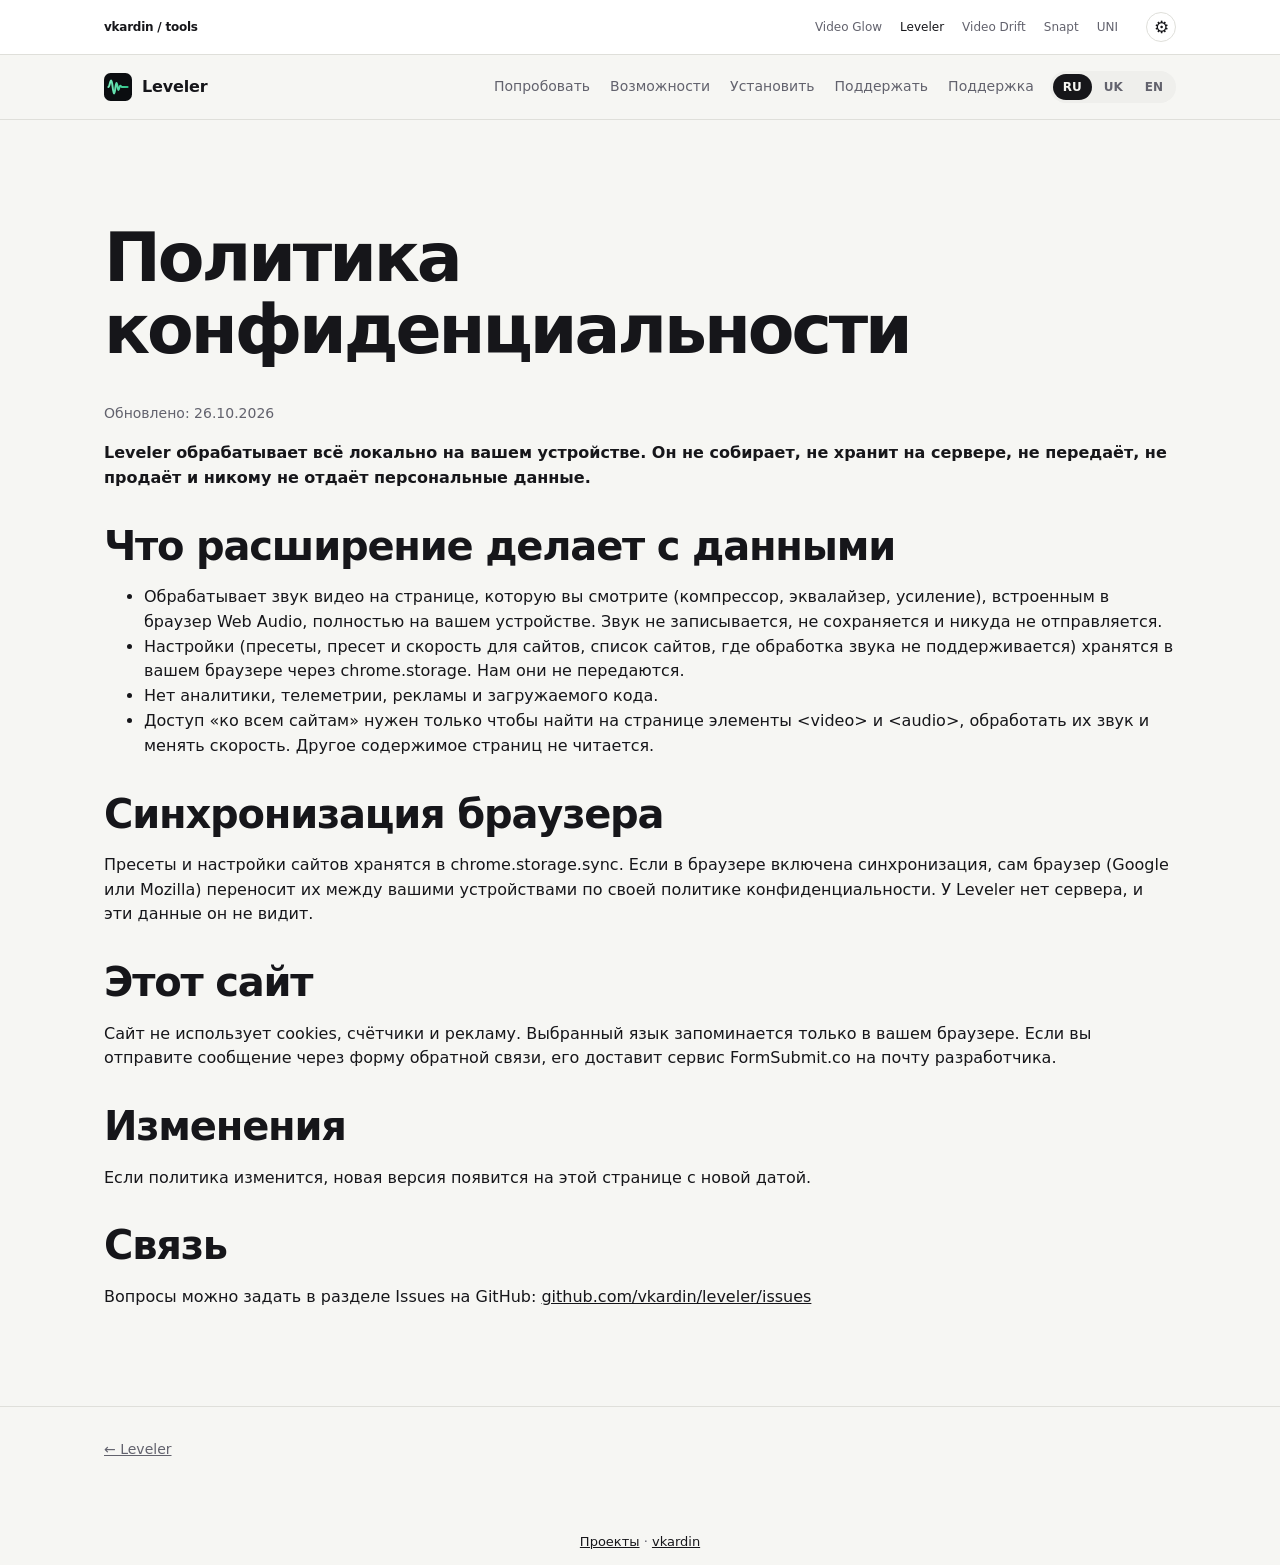
==== commit 7249fefa: "Unify site languages, navigation and interactive previews" ====
--- a/docs/privacy.html
+++ b/docs/privacy.html
@@ -1,5 +1,5 @@
 <!doctype html>
-<html lang="ru">
+<html data-site-project="leveler" lang="ru">
 <head>
   <meta charset="utf-8">
   <meta name="viewport" content="width=device-width, initial-scale=1">
@@ -7,20 +7,11 @@
   <link rel="icon" href="img/icon32.png">
   <link rel="icon" href="img/logo.svg" type="image/svg+xml">
   <link rel="stylesheet" href="style.css?v=4">
-<script src="family-head.js?v=2"></script><link rel="stylesheet" href="family.css?v=2">
+<script src="family-head.js?v=3"></script><link rel="stylesheet" href="family.css?v=3">
 </head>
 <body data-family="leveler" style="--family-accent:#63ddb0">
 <a class="family-skip" href="#family-content" data-family-word="skip">Перейти к содержимому</a><nav class="family-nav" aria-label="vkardin projects"><div class="family-nav-inner"><a class="family-brand" href="https://vkardin.github.io/video-glow/projects/">vkardin / tools</a><div class="family-nav-links"><a href="https://vkardin.github.io/video-glow/">Video Glow</a><a href="https://vkardin.github.io/leveler/" aria-current="page">Leveler</a><a href="https://vkardin.github.io/video-drift/">Video Drift</a><a href="https://vkardin.github.io/snapt/">Snapt</a><a href="https://vkardin.github.io/uni-homebot/">UNI</a></div></div></nav>
-  <header class="top">
-    <div class="wrap">
-      <a class="brand" href="./"><img src="img/logo.svg" alt="">Leveler</a>
-      <div class="langs" role="group" aria-label="Language">
-        <button type="button" data-lang="ru">RU</button>
-        <button type="button" data-lang="uk">UK</button>
-        <button type="button" data-lang="en">EN</button>
-      </div>
-    </div>
-  </header>
+  <header class="top"><div class="wrap"><a class="brand" href="index.html"><img src="img/logo.svg" alt="" width="28" height="28">Leveler</a><nav class="nav" aria-label="Leveler"><a class="opt" href="index.html#demo" data-family-label="try">Попробовать</a><a class="opt" href="index.html#features" data-family-label="features">Возможности</a><a href="index.html#install" data-family-label="install">Установить</a><a class="opt" href="index.html#donate" data-family-label="donate">Поддержать</a><a class="opt" href="support.html" data-family-label="support">Поддержка</a></nav><div class="langs" aria-label="Language"><button type="button" data-lang="ru" aria-pressed="true">RU</button><button type="button" data-lang="uk" aria-pressed="false">UK</button><button type="button" data-lang="en" aria-pressed="false">EN</button></div></div></header>
   <main id="family-content" tabindex="-1" class="wrap doc">
     <h1 data-i18n="p_h"></h1>
     <p class="muted-date" data-i18n="p_date"></p>
@@ -83,6 +74,6 @@
     };
   </script>
   <script src="app.js?v=4"></script>
-<p class="family-credit" style="text-align:center"><a href="index.html#more" data-family-word="nav">Проекты</a> · <a href="https://github.com/vkardin">vkardin</a></p><script src="family.js?v=2"></script>
+<p class="family-credit" style="text-align:center"><a href="index.html#more" data-family-word="nav">Проекты</a> · <a href="https://github.com/vkardin">vkardin</a></p><script src="family.js?v=3"></script>
 </body>
 </html>
--- a/docs/family.css
+++ b/docs/family.css
@@ -85,3 +85,17 @@
 html[data-motion=reduce]{scroll-behavior:auto!important}
 html[data-motion=reduce] *,html[data-motion=reduce] *::before,html[data-motion=reduce] *::after{animation:none!important;transition:none!important;scroll-behavior:auto!important}
 @media(max-width:760px){.family-nav-inner{gap:8px;padding-inline:18px}.family-nav-links{gap:6px 10px}.family-settings-button{margin-left:0}}
+
+/* One product header on every website. */
+body[data-family] .top .wrap{display:flex;align-items:center;gap:16px;height:64px;max-width:1120px;padding-inline:24px}
+body[data-family] .top .nav{display:flex;align-items:center;gap:20px;margin-left:auto;font-size:14px}
+body[data-family] .top .nav a{color:var(--family-muted);text-decoration:none;white-space:nowrap}
+body[data-family] .top .brand{display:flex;align-items:center;gap:10px;white-space:nowrap;color:var(--family-text);font-size:16px;font-weight:650}
+body[data-family] .top .brand img{display:block;width:28px;height:28px}
+body[data-family] .top .langs{margin-left:0;flex:none}
+body[data-family] .top .langs a,body[data-family] .top .langs button{font:600 12px/1.4 var(--font);padding:5px 10px;border:0;border-radius:999px;text-decoration:none;cursor:pointer;background:none;color:var(--family-muted)}
+body[data-family] .top .langs a[aria-current],body[data-family] .top .langs button[aria-pressed=true]{background:var(--family-text);color:var(--family-bg)}
+@media(max-width:760px){body[data-family] .top .wrap{height:60px;padding-inline:18px;gap:12px}body[data-family] .top .nav{gap:12px}body[data-family] .top .nav .opt{display:none}}
+@media(max-width:430px){body[data-family] .top .nav{display:none}body[data-family] .top .langs{margin-left:auto}body[data-family] .top .brand{font-size:15px}}
+:root[data-theme=light] body[data-family=video-drift] .hero h1 em{background-image:linear-gradient(90deg,#087d70,#2464b8,#7043bb)}
+@media(prefers-color-scheme:light){:root:not([data-theme=dark]) body[data-family=video-drift] .hero h1 em{background-image:linear-gradient(90deg,#087d70,#2464b8,#7043bb)}}
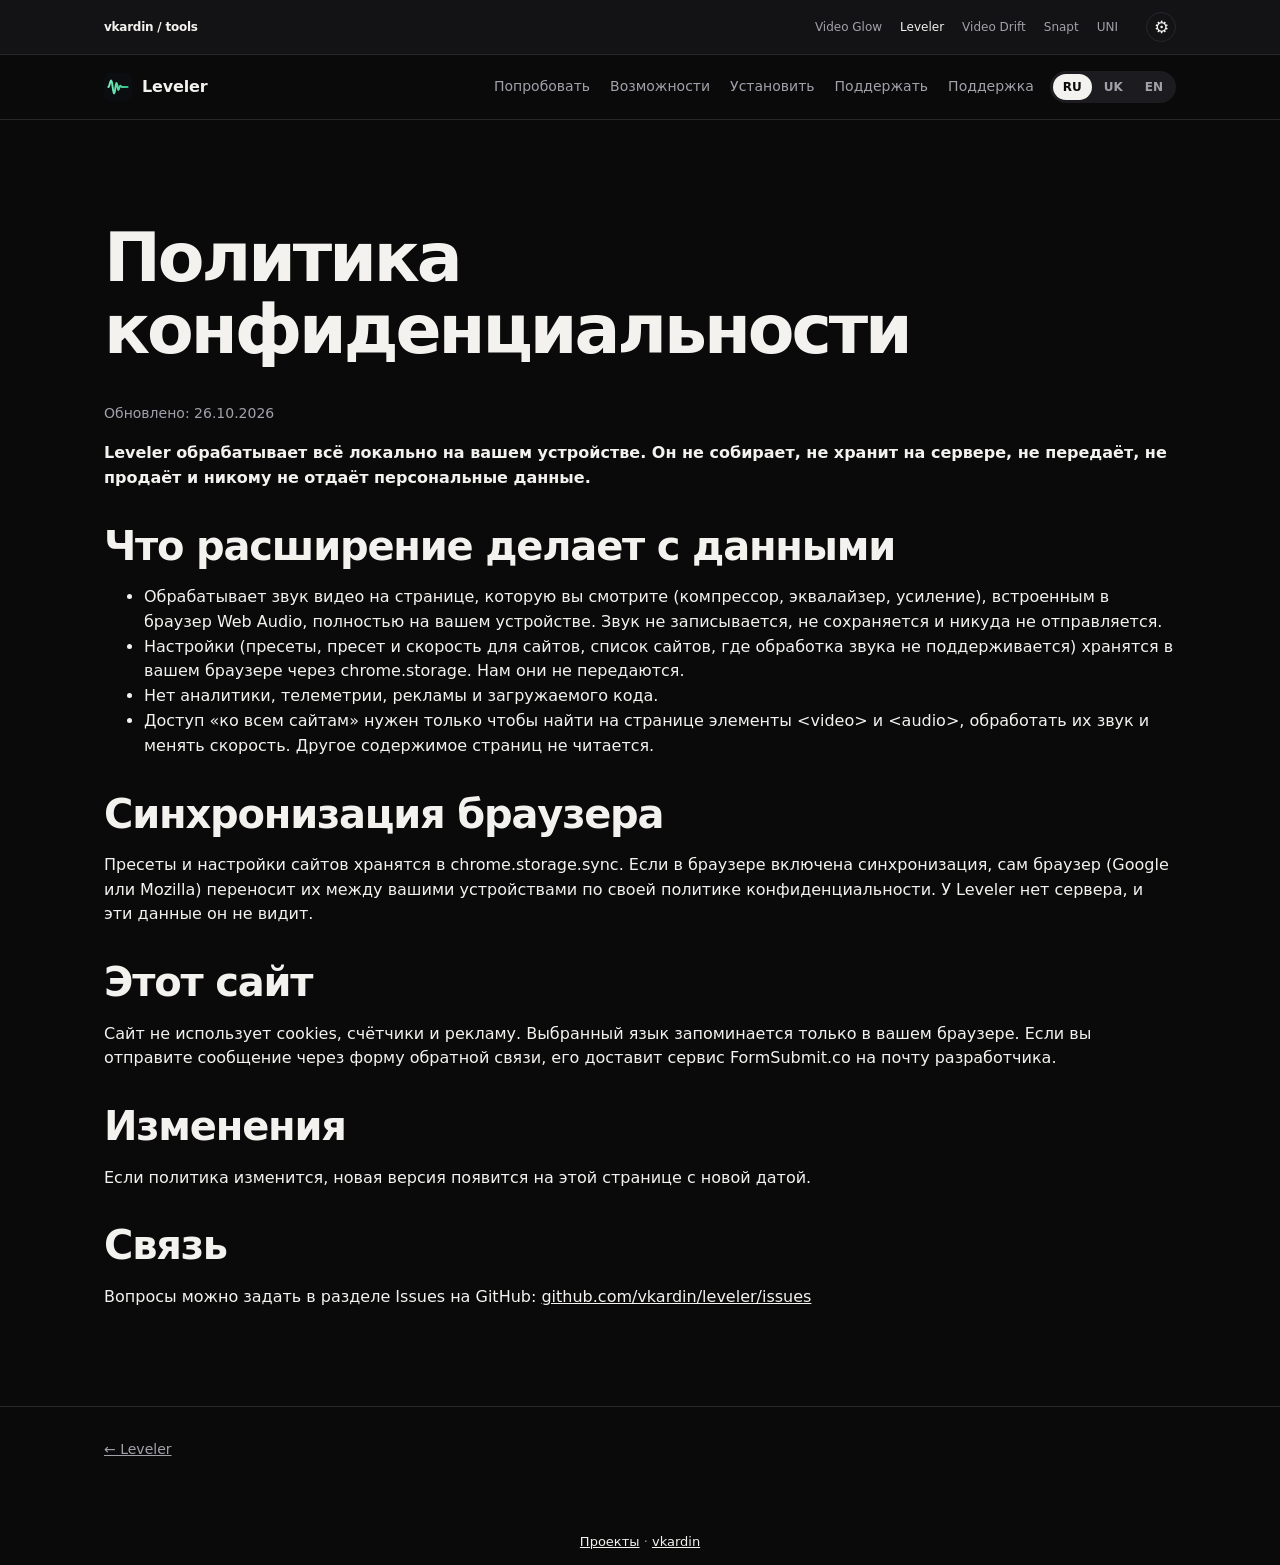
==== commit f9841c4c: "Keep the website dark and remove theme selection" ====
--- a/docs/privacy.html
+++ b/docs/privacy.html
@@ -1,5 +1,5 @@
 <!doctype html>
-<html data-site-project="leveler" lang="ru">
+<html data-theme="dark" data-site-project="leveler" lang="ru">
 <head>
   <meta charset="utf-8">
   <meta name="viewport" content="width=device-width, initial-scale=1">
@@ -7,10 +7,10 @@
   <link rel="icon" href="img/icon32.png">
   <link rel="icon" href="img/logo.svg" type="image/svg+xml">
   <link rel="stylesheet" href="style.css?v=4">
-<script src="family-head.js?v=3"></script><link rel="stylesheet" href="family.css?v=3">
+<script src="family-head.js?v=5"></script><link rel="stylesheet" href="family.css?v=5">
 </head>
 <body data-family="leveler" style="--family-accent:#63ddb0">
-<a class="family-skip" href="#family-content" data-family-word="skip">Перейти к содержимому</a><nav class="family-nav" aria-label="vkardin projects"><div class="family-nav-inner"><a class="family-brand" href="https://vkardin.github.io/video-glow/projects/">vkardin / tools</a><div class="family-nav-links"><a href="https://vkardin.github.io/video-glow/">Video Glow</a><a href="https://vkardin.github.io/leveler/" aria-current="page">Leveler</a><a href="https://vkardin.github.io/video-drift/">Video Drift</a><a href="https://vkardin.github.io/snapt/">Snapt</a><a href="https://vkardin.github.io/uni-homebot/">UNI</a></div></div></nav>
+<a class="family-skip" href="#family-content" data-family-word="skip">Перейти к содержимому</a><nav class="family-nav" aria-label="vkardin projects"><div class="family-nav-inner"><a class="family-brand" href="https://vkardin.github.io/">vkardin / tools</a><div class="family-nav-links"><a href="https://vkardin.github.io/video-glow/">Video Glow</a><a href="https://vkardin.github.io/leveler/" aria-current="page">Leveler</a><a href="https://vkardin.github.io/video-drift/">Video Drift</a><a href="https://vkardin.github.io/snapt/">Snapt</a><a href="https://vkardin.github.io/uni-homebot/">UNI</a></div></div></nav>
   <header class="top"><div class="wrap"><a class="brand" href="index.html"><img src="img/logo.svg" alt="" width="28" height="28">Leveler</a><nav class="nav" aria-label="Leveler"><a class="opt" href="index.html#demo" data-family-label="try">Попробовать</a><a class="opt" href="index.html#features" data-family-label="features">Возможности</a><a href="index.html#install" data-family-label="install">Установить</a><a class="opt" href="index.html#donate" data-family-label="donate">Поддержать</a><a class="opt" href="support.html" data-family-label="support">Поддержка</a></nav><div class="langs" aria-label="Language"><button type="button" data-lang="ru" aria-pressed="true">RU</button><button type="button" data-lang="uk" aria-pressed="false">UK</button><button type="button" data-lang="en" aria-pressed="false">EN</button></div></div></header>
   <main id="family-content" tabindex="-1" class="wrap doc">
     <h1 data-i18n="p_h"></h1>
@@ -74,6 +74,6 @@
     };
   </script>
   <script src="app.js?v=4"></script>
-<p class="family-credit" style="text-align:center"><a href="index.html#more" data-family-word="nav">Проекты</a> · <a href="https://github.com/vkardin">vkardin</a></p><script src="family.js?v=3"></script>
+<p class="family-credit" style="text-align:center"><a href="index.html#more" data-family-word="nav">Проекты</a> · <a href="https://github.com/vkardin">vkardin</a></p><script src="family.js?v=5"></script>
 </body>
 </html>
--- a/docs/style.css
+++ b/docs/style.css
@@ -4,7 +4,7 @@
   --field: #1d1d20; --accent: #3ddc97; --on-accent: #06140d; --warn: #f2c66d; --topbar: rgba(10,10,11,.82); --hover-line: #3a3a3f;
   --r: 16px;
   --font: "Inter", "SF Pro Text", "Segoe UI Variable Text", "Segoe UI", system-ui, -apple-system, Roboto, sans-serif;
-  color-scheme: light dark;
+  color-scheme: dark;
 }
 * { box-sizing: border-box; }
 html { scroll-behavior: smooth; }
@@ -144,15 +144,7 @@
 .fb-status:empty { display: none; }
 
 /* Светлая тема по системным настройкам */
-@media (prefers-color-scheme: light) {
-  :root {
-    --bg: #f6f6f3; --card: #ffffff; --line: #e3e2dd;
-    --text: #141416; --text-2: #34343a; --muted: #6b6a70;
-    --field: #ecebe7; --accent: #12a66a; --on-accent: #ffffff; --warn: #9a6400;
-    --topbar: rgba(246,246,243,.85); --hover-line: #c9c8c2;
-  }
-  .fb-status.ok { color: #12a66a; }
-}
+
 
 /* Демонстрация до/после */
 .demo { margin: 56px auto 0; max-width: 960px; display: grid; grid-template-columns: 1fr 1fr; gap: 14px; text-align: left; }
--- a/docs/family.css
+++ b/docs/family.css
@@ -1,6 +1,6 @@
 /* Shared presentation for the vkardin project family. */
 :root{--family-bg:#0a0a0b;--family-card:#131315;--family-line:#27272c;--family-text:#f3f2ef;--family-muted:#a2a1aa;--family-field:#1c1c20}
-@media(prefers-color-scheme:light){:root:not([data-theme=dark]){--family-bg:#f6f6f3;--family-card:#fff;--family-line:#dfdfda;--family-text:#16161a;--family-muted:#62626d;--family-field:#efefec}}
+
 body[data-family]{--bg:var(--family-bg);--bg2:var(--family-field);--card:var(--family-card);--card2:var(--family-field);--line:var(--family-line);--text:var(--family-text);--text-2:var(--family-text);--muted:var(--family-muted);--dim:var(--family-muted);--field:var(--family-field);background:var(--family-bg);color:var(--family-text);font-family:Inter,system-ui,-apple-system,'Segoe UI',sans-serif;-webkit-font-smoothing:antialiased}
 body[data-family] .wrap{max-width:1120px;margin-inline:auto;padding-inline:24px}
 body[data-family] h1{font-size:clamp(38px,6.2vw,68px);line-height:1.06;letter-spacing:-.045em;text-wrap:balance}
@@ -54,10 +54,10 @@
 @media(prefers-reduced-motion:reduce){.family-preview img{transition:none}.family-card:hover .family-preview img{transform:none}}
 
 /* Shared site controls and component tokens. */
-:root[data-theme=light]{--family-bg:#f6f6f3;--family-card:#fff;--family-line:#dfdfda;--family-text:#16161a;--family-muted:#62626d;--family-field:#efefec;color-scheme:light}
-:root[data-theme=dark]{--family-bg:#0a0a0b;--family-card:#131315;--family-line:#27272c;--family-text:#f3f2ef;--family-muted:#a2a1aa;--family-field:#1c1c20;color-scheme:dark}
-@media(prefers-color-scheme:light){:root:not([data-theme=dark]){color-scheme:light}}
-@media(prefers-color-scheme:dark){:root:not([data-theme=light]){color-scheme:dark}}
+
+:root{--family-bg:#0a0a0b;--family-card:#131315;--family-line:#27272c;--family-text:#f3f2ef;--family-muted:#a2a1aa;--family-field:#1c1c20;color-scheme:dark}
+
+:root{color-scheme:dark}
 body[data-family]{--bg-soft:var(--family-field);--on-accent:var(--family-bg);--accent:var(--family-text);--brand:var(--family-text);--brand-strong:var(--family-text);--warn:var(--family-muted);--topbar:var(--family-bg);--hover-line:var(--family-muted);--font:Inter,system-ui,-apple-system,'Segoe UI',sans-serif}
 body[data-family] .top .wrap{height:60px;gap:16px}
 body[data-family] .top .brand{font-size:16px;font-weight:650;letter-spacing:-.01em;color:var(--family-text)}
@@ -97,5 +97,14 @@
 body[data-family] .top .langs a[aria-current],body[data-family] .top .langs button[aria-pressed=true]{background:var(--family-text);color:var(--family-bg)}
 @media(max-width:760px){body[data-family] .top .wrap{height:60px;padding-inline:18px;gap:12px}body[data-family] .top .nav{gap:12px}body[data-family] .top .nav .opt{display:none}}
 @media(max-width:430px){body[data-family] .top .nav{display:none}body[data-family] .top .langs{margin-left:auto}body[data-family] .top .brand{font-size:15px}}
-:root[data-theme=light] body[data-family=video-drift] .hero h1 em{background-image:linear-gradient(90deg,#087d70,#2464b8,#7043bb)}
-@media(prefers-color-scheme:light){:root:not([data-theme=dark]) body[data-family=video-drift] .hero h1 em{background-image:linear-gradient(90deg,#087d70,#2464b8,#7043bb)}}
+
+
+
+/* Shared scroll reveal: same distance, timing and stagger on every site. */
+.family-reveal-pending{opacity:0;transform:translateY(18px)}
+.family-reveal-enter{animation:family-reveal-in .6s cubic-bezier(.2,.7,.2,1) backwards;animation-delay:var(--family-reveal-delay,0ms)}
+@keyframes family-reveal-in{from{opacity:0;transform:translateY(18px)}to{opacity:1;transform:translateY(0)}}
+:root[data-motion=reduce] .family-reveal-pending{opacity:1!important;transform:none!important}
+:root[data-motion=reduce] .family-reveal-enter{animation:none!important}
+@media(prefers-reduced-motion:reduce){.family-reveal-pending{opacity:1!important;transform:none!important}.family-reveal-enter{animation:none!important}}
+@media print{.family-reveal-pending{opacity:1!important;transform:none!important}.family-reveal-enter{animation:none!important}}
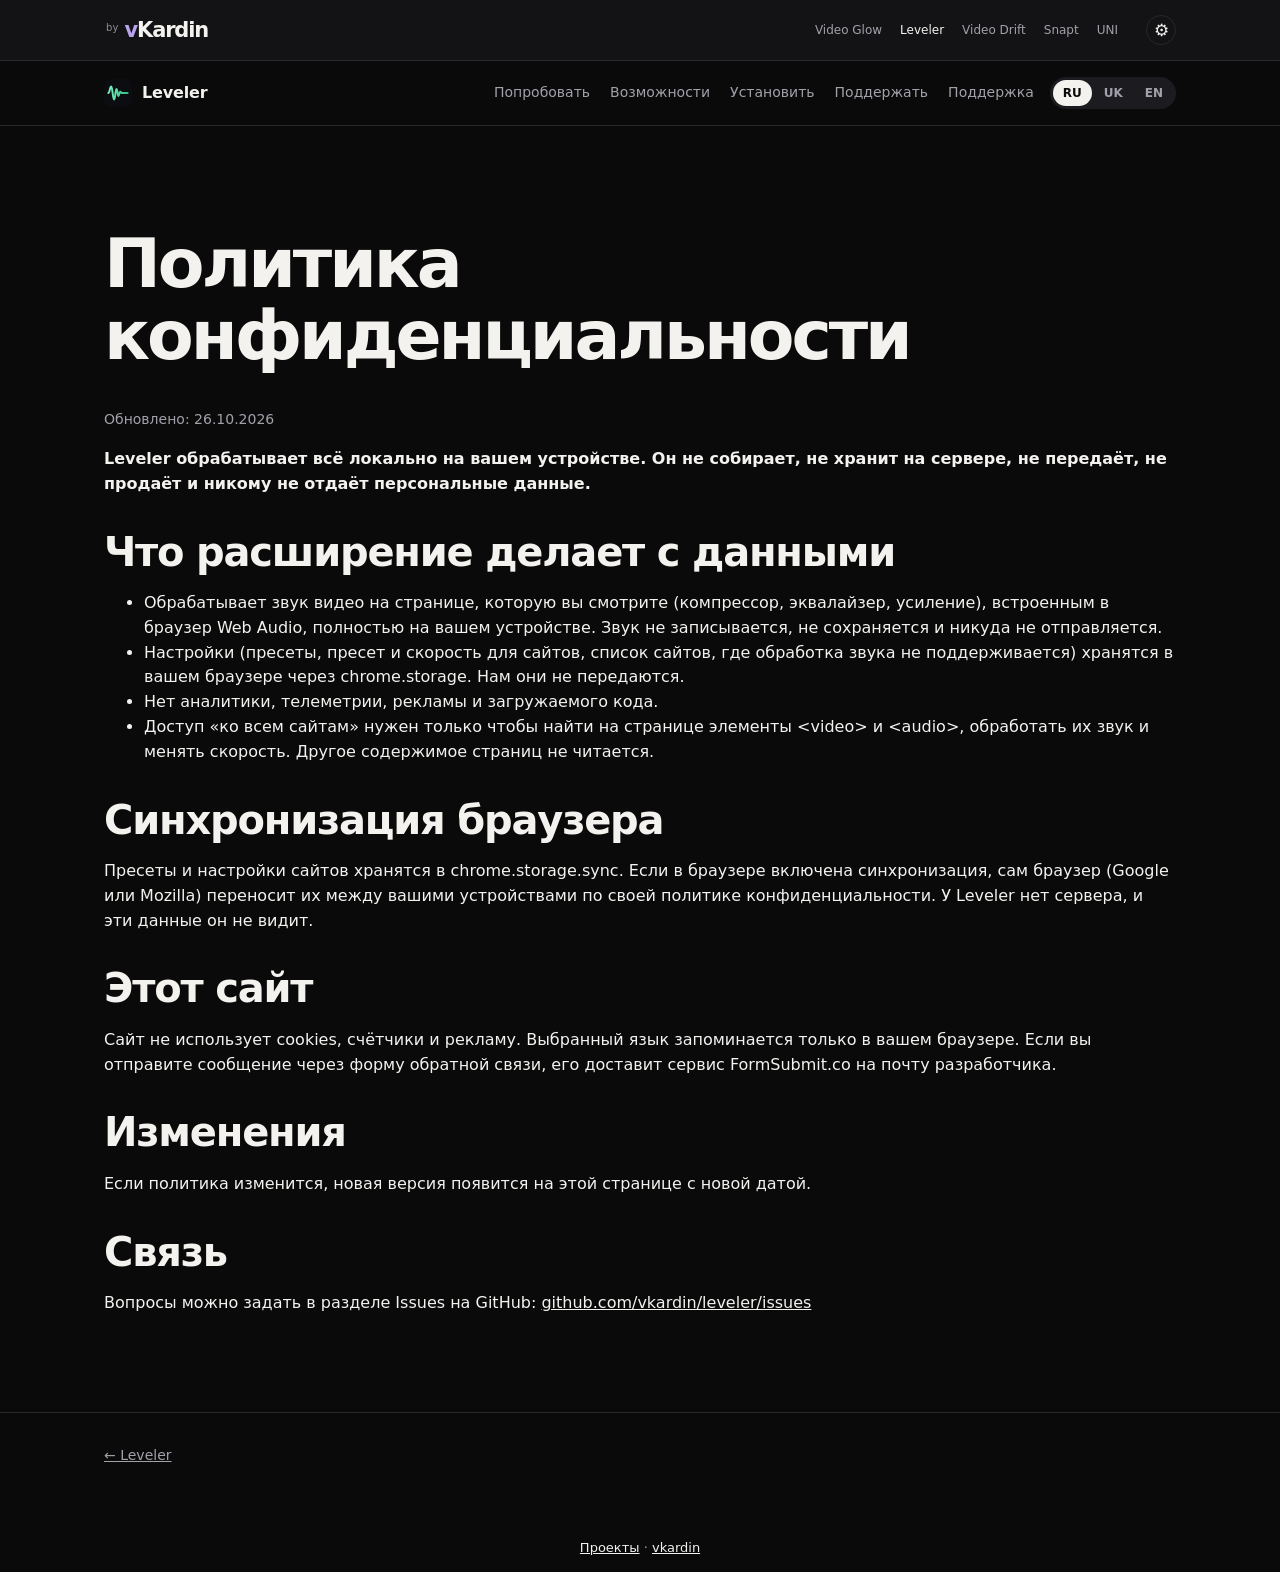
==== commit 9654c562: "Use the by vKardin signature across website pages" ====
--- a/docs/privacy.html
+++ b/docs/privacy.html
@@ -7,10 +7,10 @@
   <link rel="icon" href="img/icon32.png">
   <link rel="icon" href="img/logo.svg" type="image/svg+xml">
   <link rel="stylesheet" href="style.css?v=4">
-<script src="family-head.js?v=5"></script><link rel="stylesheet" href="family.css?v=5">
+<script src="family-head.js?v=6"></script><link rel="stylesheet" href="family.css?v=6">
 </head>
 <body data-family="leveler" style="--family-accent:#63ddb0">
-<a class="family-skip" href="#family-content" data-family-word="skip">Перейти к содержимому</a><nav class="family-nav" aria-label="vkardin projects"><div class="family-nav-inner"><a class="family-brand" href="https://vkardin.github.io/">vkardin / tools</a><div class="family-nav-links"><a href="https://vkardin.github.io/video-glow/">Video Glow</a><a href="https://vkardin.github.io/leveler/" aria-current="page">Leveler</a><a href="https://vkardin.github.io/video-drift/">Video Drift</a><a href="https://vkardin.github.io/snapt/">Snapt</a><a href="https://vkardin.github.io/uni-homebot/">UNI</a></div></div></nav>
+<a class="family-skip" href="#family-content" data-family-word="skip">Перейти к содержимому</a><nav class="family-nav" aria-label="vkardin projects"><div class="family-nav-inner"><a class="family-brand" href="https://vkardin.github.io/"><span class="family-brand-by">by</span><span class="family-brand-name"><span class="family-brand-v">v</span>Kardin</span></a><div class="family-nav-links"><a href="https://vkardin.github.io/video-glow/">Video Glow</a><a href="https://vkardin.github.io/leveler/" aria-current="page">Leveler</a><a href="https://vkardin.github.io/video-drift/">Video Drift</a><a href="https://vkardin.github.io/snapt/">Snapt</a><a href="https://vkardin.github.io/uni-homebot/">UNI</a></div></div></nav>
   <header class="top"><div class="wrap"><a class="brand" href="index.html"><img src="img/logo.svg" alt="" width="28" height="28">Leveler</a><nav class="nav" aria-label="Leveler"><a class="opt" href="index.html#demo" data-family-label="try">Попробовать</a><a class="opt" href="index.html#features" data-family-label="features">Возможности</a><a href="index.html#install" data-family-label="install">Установить</a><a class="opt" href="index.html#donate" data-family-label="donate">Поддержать</a><a class="opt" href="support.html" data-family-label="support">Поддержка</a></nav><div class="langs" aria-label="Language"><button type="button" data-lang="ru" aria-pressed="true">RU</button><button type="button" data-lang="uk" aria-pressed="false">UK</button><button type="button" data-lang="en" aria-pressed="false">EN</button></div></div></header>
   <main id="family-content" tabindex="-1" class="wrap doc">
     <h1 data-i18n="p_h"></h1>
@@ -74,6 +74,6 @@
     };
   </script>
   <script src="app.js?v=4"></script>
-<p class="family-credit" style="text-align:center"><a href="index.html#more" data-family-word="nav">Проекты</a> · <a href="https://github.com/vkardin">vkardin</a></p><script src="family.js?v=5"></script>
+<p class="family-credit" style="text-align:center"><a href="index.html#more" data-family-word="nav">Проекты</a> · <a href="https://github.com/vkardin">vkardin</a></p><script src="family.js?v=6"></script>
 </body>
 </html>
--- a/docs/family.css
+++ b/docs/family.css
@@ -108,3 +108,14 @@
 :root[data-motion=reduce] .family-reveal-enter{animation:none!important}
 @media(prefers-reduced-motion:reduce){.family-reveal-pending{opacity:1!important;transform:none!important}.family-reveal-enter{animation:none!important}}
 @media print{.family-reveal-pending{opacity:1!important;transform:none!important}.family-reveal-enter{animation:none!important}}
+
+/* Shared author signature and homepage link. */
+.family-brand{position:relative;display:inline-flex;align-items:baseline;gap:6px;padding:7px 2px;line-height:1;isolation:isolate}
+.family-brand-by{align-self:flex-start;margin-top:2px;font-size:10px;font-weight:450;letter-spacing:.01em;color:var(--family-muted);opacity:.85}
+.family-brand-name{font-size:21px;font-weight:780;letter-spacing:-.055em;line-height:1.05;color:var(--family-text)}
+.family-brand-v{color:#b9a3ed;transition:color .2s}
+.family-brand::after{content:"";position:absolute;left:20px;right:2px;bottom:1px;height:1px;background:linear-gradient(90deg,#b9a3ed,transparent);transform:scaleX(0);transform-origin:left;transition:transform .2s}
+.family-brand:hover::after,.family-brand:focus-visible::after{transform:scaleX(1)}
+.family-brand:hover .family-brand-v{color:#d9c9ff}
+@media(prefers-reduced-motion:reduce){.family-brand::after,.family-brand-v{transition:none}}
+:root[data-motion=reduce] .family-brand::after,:root[data-motion=reduce] .family-brand-v{transition:none}
